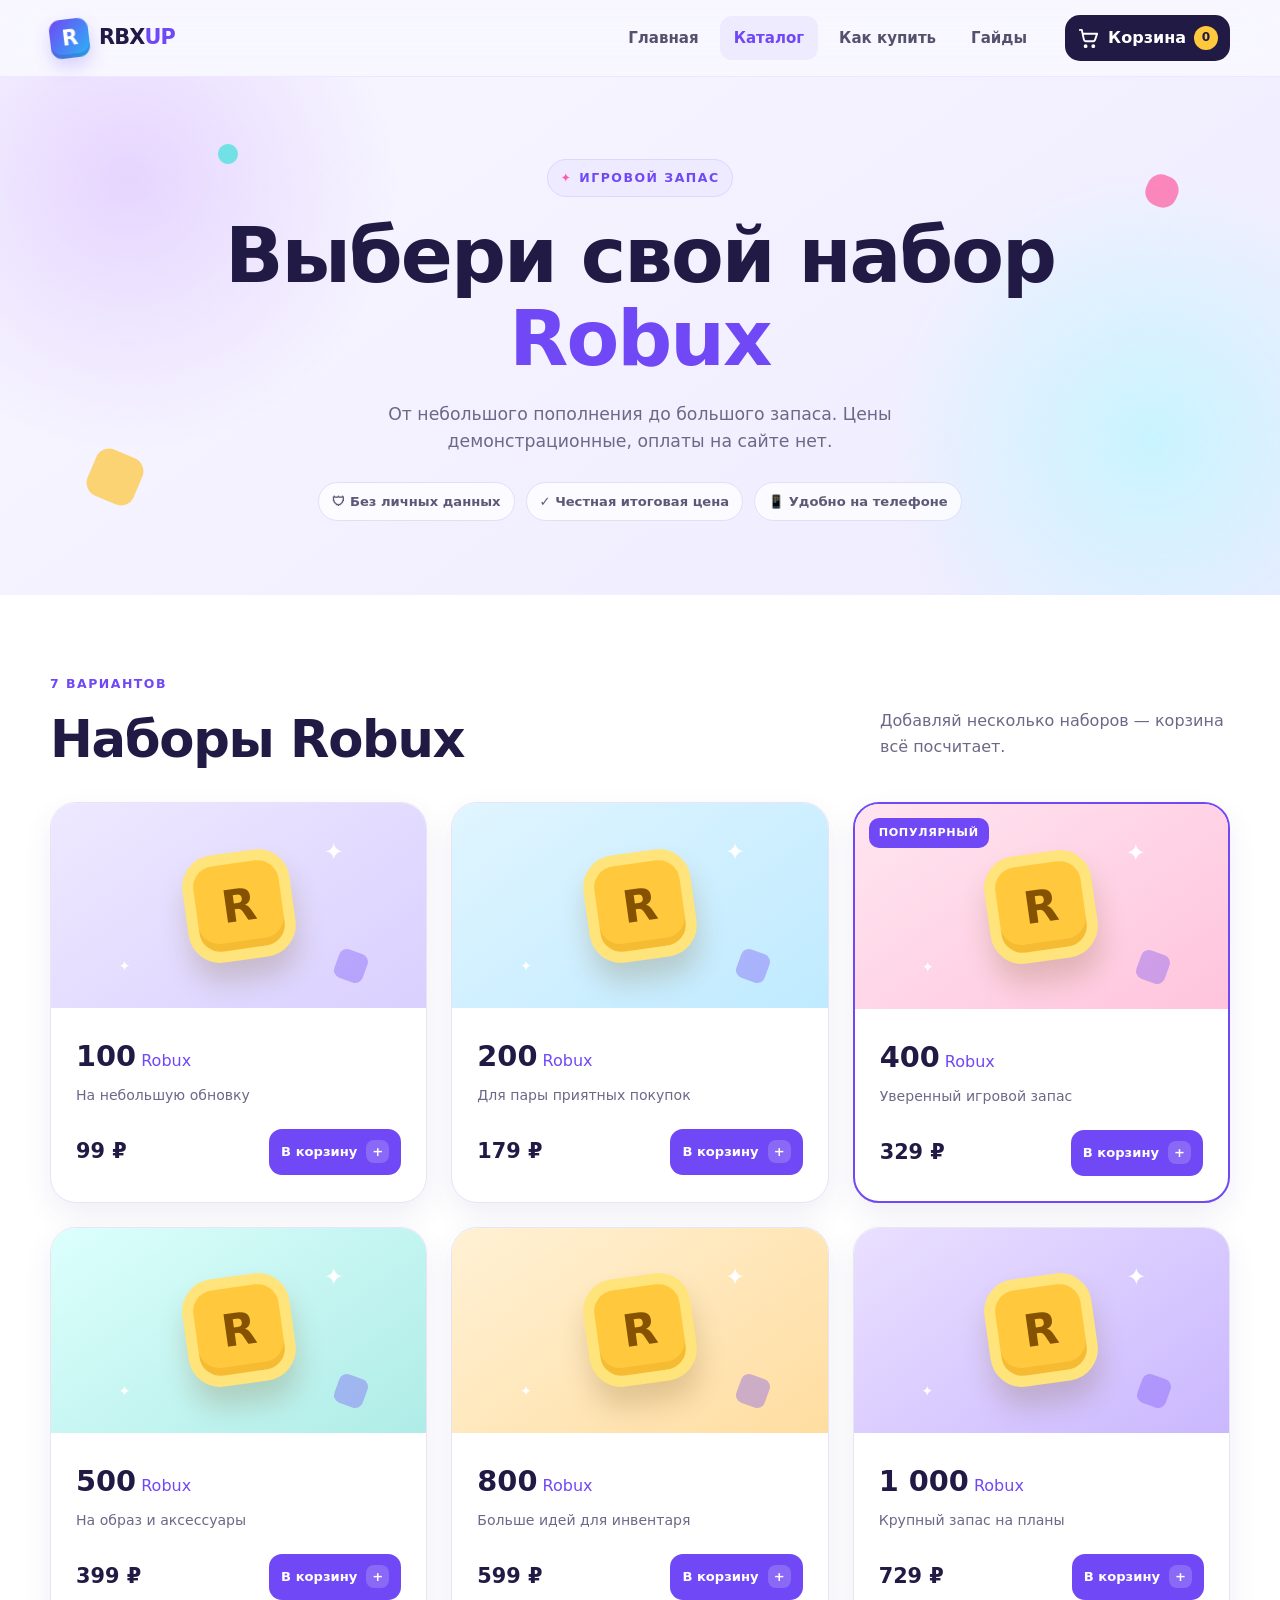
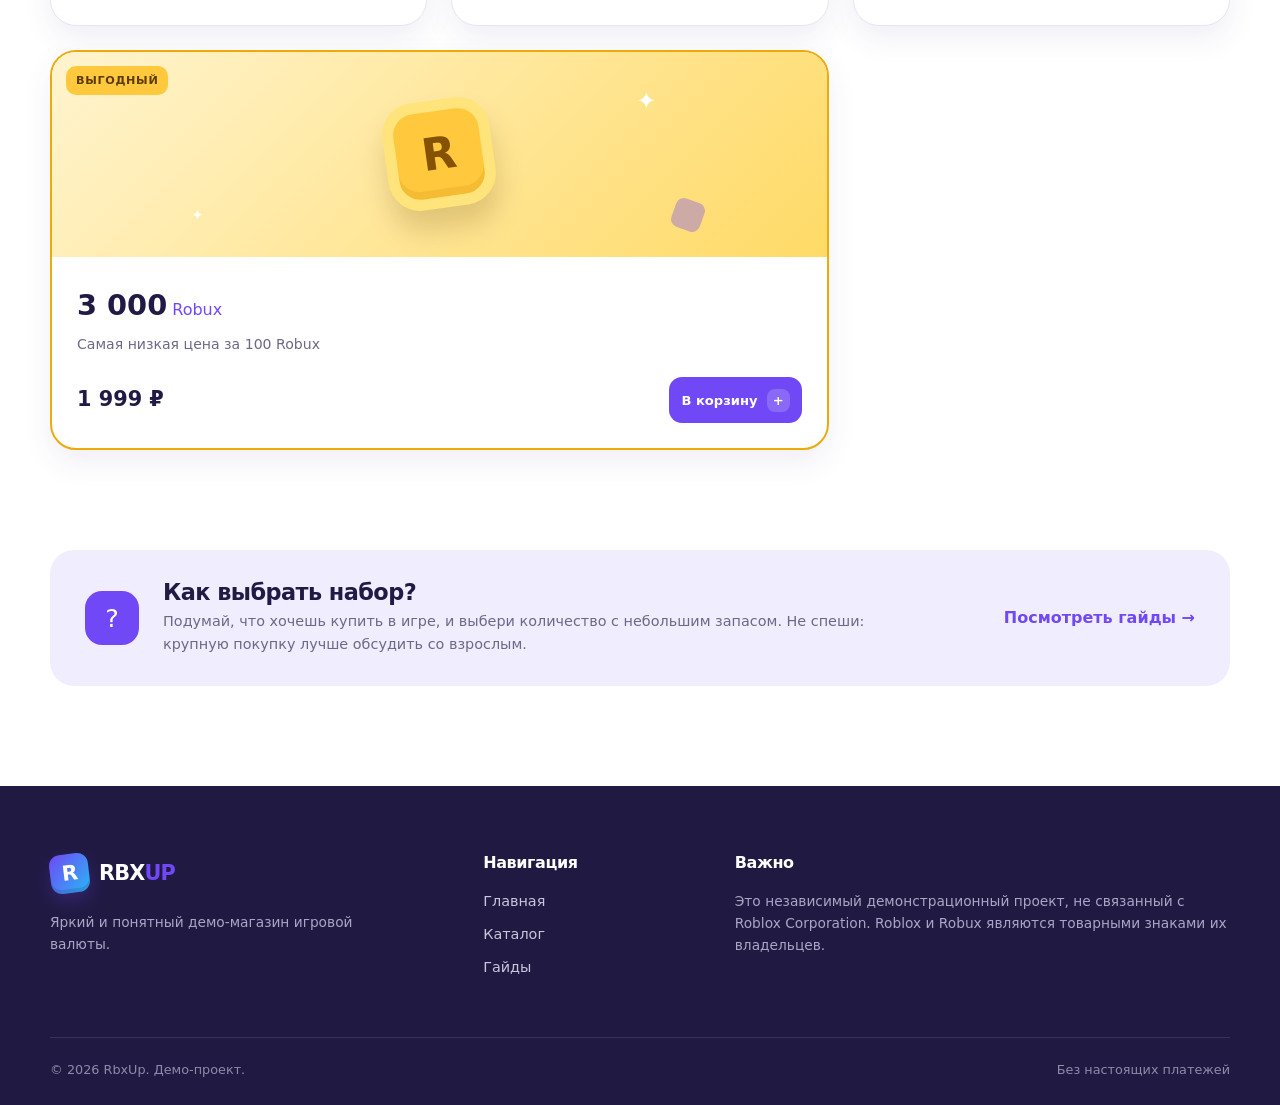
==== catalog.html @ 0e77e3e6 "Initial website" ====
<!doctype html>
<html lang="ru">
<head>
  <meta charset="utf-8">
  <meta name="viewport" content="width=device-width, initial-scale=1">
  <meta name="description" content="Каталог демонстрационных наборов Robux: от 100 до 3000 Robux с удобной корзиной.">
  <meta name="theme-color" content="#6c4cff">
  <title>Каталог Robux — RbxUp</title>
  <link rel="icon" href="assets/favicon.svg" type="image/svg+xml">
  <link rel="stylesheet" href="css/style.css">
  <script src="js/main.js" defer></script>
  <script src="js/cart.js" defer></script>
</head>
<body>
  <a class="skip-link" href="#main">Перейти к содержимому</a>
  <header class="site-header">
    <div class="container header-inner"><a class="logo" href="index.html" aria-label="RbxUp — на главную"><span class="logo-cube">R</span><span>RBX<span class="logo-accent">UP</span></span></a><button class="menu-toggle" type="button" aria-expanded="false" aria-controls="site-nav"><span class="sr-only">Открыть меню</span><span></span><span></span><span></span></button><nav class="site-nav" id="site-nav" aria-label="Основная навигация"><a href="index.html">Главная</a><a class="is-current" href="catalog.html">Каталог</a><a href="index.html#how">Как купить</a><a href="index.html#guides">Гайды</a></nav><button class="cart-button" type="button" data-cart-open aria-label="Открыть корзину, товаров: 0"><svg aria-hidden="true" viewBox="0 0 24 24"><path d="M3 3h2l2.2 10.2a2 2 0 0 0 2 1.6h7.7a2 2 0 0 0 1.9-1.4L21 7H7M10 20a1 1 0 1 1-2 0 1 1 0 0 1 2 0Zm8 0a1 1 0 1 1-2 0 1 1 0 0 1 2 0Z"/></svg><span class="cart-label">Корзина</span><span class="cart-count" data-cart-count>0</span></button></div>
  </header>
  <main id="main">
    <section class="catalog-hero"><div class="container catalog-heading"><span class="eyebrow"><span>✦</span> Игровой запас</span><h1>Выбери свой набор <span>Robux</span></h1><p>От небольшого пополнения до большого запаса. Цены демонстрационные, оплаты на сайте нет.</p><div class="catalog-trust"><span>🛡 Без личных данных</span><span>✓ Честная итоговая цена</span><span>📱 Удобно на телефоне</span></div></div><div class="catalog-cubes" aria-hidden="true"><i></i><i></i><i></i></div></section>
    <section class="section catalog-section" aria-labelledby="products-title"><div class="container"><div class="catalog-toolbar"><div><span class="kicker">7 вариантов</span><h2 id="products-title">Наборы Robux</h2></div><p>Добавляй несколько наборов — корзина всё посчитает.</p></div><div class="product-grid" data-product-grid></div></div></section>
    <section class="section catalog-help"><div class="container"><div class="help-card"><div class="help-icon">?</div><div><h2>Как выбрать набор?</h2><p>Подумай, что хочешь купить в игре, и выбери количество с небольшим запасом. Не спеши: крупную покупку лучше обсудить со взрослым.</p></div><a class="text-link" href="index.html#guides">Посмотреть гайды →</a></div></div></section>
  </main>
  <footer class="site-footer"><div class="container footer-grid"><div><a class="logo footer-logo" href="index.html"><span class="logo-cube">R</span><span>RBX<span class="logo-accent">UP</span></span></a><p>Яркий и понятный демо-магазин игровой валюты.</p></div><div><h2>Навигация</h2><a href="index.html">Главная</a><a href="catalog.html">Каталог</a><a href="index.html#guides">Гайды</a></div><div><h2>Важно</h2><p>Это независимый демонстрационный проект, не связанный с Roblox Corporation. Roblox и Robux являются товарными знаками их владельцев.</p></div></div><div class="container footer-bottom"><span>© <span data-year></span> RbxUp. Демо-проект.</span><span>Без настоящих платежей</span></div></footer>
  <div data-cart-root></div>
</body>
</html>
---- css/style.css ----
:root {
  --ink: #211a45; --muted: #6d6887; --paper: #f8f7ff; --white: #fff;
  --purple: #7048f5; --purple-dark: #5230d5; --blue: #29b6f6; --pink: #ff5fa2;
  --yellow: #ffc83d; --cyan: #42e1db; --line: #e8e4f6;
  --shadow: 0 18px 50px rgba(69, 45, 143, .13); --radius: 24px;
  --display: "Arial Rounded MT Bold", "Trebuchet MS", system-ui, sans-serif;
  --body: Inter, ui-rounded, "Segoe UI", system-ui, sans-serif;
}
* { box-sizing: border-box; }
html { scroll-behavior: smooth; }
body { margin: 0; color: var(--ink); background: var(--paper); font-family: var(--body); font-size: 16px; line-height: 1.6; overflow-x: hidden; }
body.cart-open { overflow: hidden; }
img, svg { display: block; max-width: 100%; }
button, a { -webkit-tap-highlight-color: transparent; }
button { font: inherit; }
a { color: inherit; text-decoration: none; }
h1, h2, h3, p { margin-top: 0; }
h1, h2, h3 { font-family: var(--display); line-height: 1.08; letter-spacing: -.025em; }
h1 { font-size: clamp(2.65rem, 6.2vw, 5.3rem); }
h2 { margin-bottom: 16px; font-size: clamp(2rem, 4vw, 3.35rem); }
h3 { font-size: 1.25rem; }
.container { width: min(1180px, calc(100% - 40px)); margin-inline: auto; }
.section { padding: 100px 0; }
.sr-only { position: absolute; width: 1px; height: 1px; padding: 0; margin: -1px; overflow: hidden; clip: rect(0,0,0,0); white-space: nowrap; border: 0; }
.skip-link { position: fixed; z-index: 200; left: 16px; top: -100px; padding: 12px 18px; color: #fff; background: var(--ink); border-radius: 12px; }
.skip-link:focus { top: 12px; }
:focus-visible { outline: 3px solid var(--yellow); outline-offset: 4px; }

.site-header { position: sticky; z-index: 60; top: 0; background: rgba(248,247,255,.88); border-bottom: 1px solid rgba(112,72,245,.08); backdrop-filter: blur(18px); }
.header-inner { display: flex; align-items: center; min-height: 76px; gap: 24px; }
.logo { display: inline-flex; align-items: center; gap: 10px; font-family: var(--display); font-size: 1.3rem; font-weight: 900; letter-spacing: -.04em; }
.logo-cube { display: grid; width: 39px; height: 39px; place-items: center; color: #fff; background: linear-gradient(135deg, var(--purple), var(--blue)); border-radius: 11px; box-shadow: inset 0 -4px rgba(34,25,93,.16), 0 8px 18px rgba(112,72,245,.24); transform: rotate(-7deg); }
.logo-accent { color: var(--purple); }
.site-nav { display: flex; align-items: center; gap: 7px; margin-left: auto; }
.site-nav a { padding: 10px 14px; color: #56506f; border-radius: 12px; font-weight: 700; font-size: .94rem; transition: .2s ease; }
.site-nav a:hover, .site-nav a.is-current { color: var(--purple); background: #eeebff; }
.cart-button { position: relative; display: flex; align-items: center; gap: 8px; min-height: 46px; padding: 9px 12px; color: #fff; background: var(--ink); border: 0; border-radius: 15px; font-weight: 800; cursor: pointer; transition: transform .2s, background .2s; }
.cart-button:hover { background: var(--purple); transform: translateY(-2px); }
.cart-button svg { width: 23px; fill: none; stroke: currentColor; stroke-linecap: round; stroke-linejoin: round; stroke-width: 2; }
.cart-count { display: grid; min-width: 24px; height: 24px; padding: 0 6px; place-items: center; color: var(--ink); background: var(--yellow); border-radius: 20px; font-size: .76rem; }
.cart-count.has-items { animation: count-pop .35s ease; }
.menu-toggle { display: none; margin-left: auto; width: 46px; height: 46px; padding: 10px; border: 0; background: #eeebff; border-radius: 14px; cursor: pointer; }
.menu-toggle > span:not(.sr-only) { display: block; width: 22px; height: 2px; margin: 5px auto; background: var(--ink); border-radius: 3px; }

.hero { position: relative; min-height: 720px; display: grid; align-items: center; padding: 72px 0 100px; overflow: hidden; background: radial-gradient(circle at 85% 25%, #d9f8ff 0, transparent 28%), radial-gradient(circle at 20% 90%, #f4d9ff 0, transparent 25%), linear-gradient(145deg, #f8f7ff 15%, #eeebff 100%); }
.hero-grid { position: relative; z-index: 2; display: grid; grid-template-columns: .9fr 1.1fr; align-items: center; gap: 35px; }
.hero-copy { padding: 30px 0; }
.eyebrow, .kicker { display: inline-flex; align-items: center; gap: 7px; margin-bottom: 18px; color: var(--purple); font-size: .78rem; font-weight: 900; letter-spacing: .12em; text-transform: uppercase; }
.eyebrow { padding: 8px 12px; background: #eeeaff; border: 1px solid #ded6ff; border-radius: 30px; }
.eyebrow span { color: var(--pink); }
.hero h1 { max-width: 650px; margin-bottom: 22px; }
.hero h1 span, .catalog-heading h1 span { position: relative; color: var(--purple); white-space: nowrap; }
.hero h1 span::after { content: ""; position: absolute; left: 0; right: 0; bottom: -3px; height: 8px; background: var(--yellow); border-radius: 100%; transform: rotate(-2deg); z-index: -1; }
.hero-copy > p { max-width: 570px; margin-bottom: 30px; color: var(--muted); font-size: 1.13rem; }
.hero-actions { display: flex; align-items: center; gap: 24px; }
.button { display: inline-flex; min-height: 54px; align-items: center; justify-content: center; gap: 10px; padding: 13px 22px; border: 0; border-radius: 16px; font-weight: 900; cursor: pointer; transition: transform .2s, box-shadow .2s, background .2s; }
.button:hover { transform: translateY(-3px); }
.button-primary { color: #fff; background: linear-gradient(135deg, var(--purple), #8a55f7); box-shadow: 0 12px 25px rgba(112,72,245,.28), inset 0 -3px rgba(45,27,123,.18); }
.button-primary:hover { box-shadow: 0 16px 30px rgba(112,72,245,.36); }
.text-link { color: var(--purple); font-weight: 900; }
.text-link:hover { text-decoration: underline; text-underline-offset: 4px; }
.hero-note { display: flex; align-items: center; gap: 12px; margin-top: 28px; color: #4d4868; }
.note-icon { display: grid; width: 32px; height: 32px; flex: 0 0 auto; place-items: center; color: #147d77; background: #d9faf7; border-radius: 50%; font-weight: 900; }
.hero-note strong, .hero-note small { display: block; }
.hero-note small { margin-top: 2px; color: var(--muted); font-size: .78rem; }
.hero-visual { position: relative; min-height: 510px; border: 10px solid rgba(255,255,255,.72); background: #ddd8ff; border-radius: 48% 28% 42% 30% / 34% 44% 32% 42%; box-shadow: 0 30px 70px rgba(80,50,175,.22); transform: rotate(1deg); overflow: hidden; }
.hero-visual img { position: absolute; inset: 0; width: 100%; height: 100%; object-fit: cover; object-position: center; transform: scale(1.02); }
.float-chip { position: absolute; z-index: 3; display: flex; align-items: center; gap: 8px; padding: 10px 15px; color: var(--ink); background: rgba(255,255,255,.94); border: 1px solid #fff; border-radius: 15px; box-shadow: 0 14px 30px rgba(50,35,112,.18); font-family: var(--display); font-weight: 900; animation: float 4s ease-in-out infinite; }
.chip-top { top: 24px; right: 25px; }.chip-bottom { left: 22px; bottom: 30px; animation-delay: -2s; }
.coin-mini { display: grid; width: 28px; height: 28px; place-items: center; color: #8a5900; background: var(--yellow); border: 3px solid #ffda6b; border-radius: 8px; transform: rotate(8deg); }
.hero-orb { position: absolute; border-radius: 50%; filter: blur(2px); opacity: .55; animation: drift 8s ease-in-out infinite alternate; }
.orb-one { width: 230px; height: 230px; top: 10%; left: -100px; background: #e5c9ff; }.orb-two { width: 180px; height: 180px; right: -60px; bottom: 3%; background: #bdefff; animation-delay: -3s; }
.pixel-trail i { position: absolute; display: block; width: 20px; height: 20px; background: var(--yellow); border-radius: 5px; transform: rotate(20deg); opacity: .7; }
.pixel-trail i:nth-child(1){left:4%;top:26%}.pixel-trail i:nth-child(2){left:47%;bottom:8%;width:12px;height:12px;background:var(--pink)}.pixel-trail i:nth-child(3){right:3%;top:16%;background:var(--cyan)}.pixel-trail i:nth-child(4){right:46%;top:14%;width:9px;height:9px;background:var(--purple)}

.section-heading { max-width: 710px; margin-bottom: 42px; }.section-heading.centered { margin-inline: auto; text-align: center; }.section-heading p { color: var(--muted); }
.benefits { background: #fff; }
.benefit-grid { display: grid; grid-template-columns: repeat(4, 1fr); gap: 18px; }
.benefit-card { padding: 27px 24px; background: var(--paper); border: 1px solid var(--line); border-radius: 22px; transition: transform .25s, box-shadow .25s; }
.benefit-card:hover { transform: translateY(-6px); box-shadow: var(--shadow); }.benefit-card p { margin-bottom: 0; color: var(--muted); font-size: .92rem; }
.icon-box { display: grid; width: 52px; height: 52px; margin-bottom: 22px; place-items: center; border-radius: 16px; font-size: 1.45rem; transform: rotate(-4deg); }
.icon-box.purple { background:#e9e2ff }.icon-box.cyan { background:#d9faf7 }.icon-box.yellow { background:#fff1bd }.icon-box.pink { background:#ffe0ed }
.how-section { position: relative; background: #f0edff; }
.steps { display: grid; grid-template-columns: repeat(3,1fr); gap: 24px; padding: 0; list-style: none; counter-reset: step; }
.step-card { position: relative; padding: 34px; background: #fff; border: 1px solid #e0dafb; border-radius: var(--radius); box-shadow: 0 14px 35px rgba(69,45,143,.07); overflow: hidden; }
.step-card:not(:last-child)::after { content: "→"; position: absolute; z-index: 2; top: 50%; right: -35px; width: 46px; height: 46px; display: grid; place-items: center; color: var(--purple); background: var(--yellow); border: 6px solid #f0edff; border-radius: 50%; font-weight: 900; }
.step-number { position: absolute; top: 20px; right: 24px; color: #ded8f7; font-family: var(--display); font-size: 2.7rem; font-weight: 900; }
.step-emoji { display: grid; width: 62px; height: 62px; margin-bottom: 26px; place-items: center; background: #f3f0ff; border-radius: 19px; font-size: 1.8rem; }
.step-card p { margin-bottom: 0; color: var(--muted); }
.heading-row { max-width: none; display: flex; justify-content: space-between; align-items: end; gap: 40px; }.heading-row > p { max-width: 390px; }
.guide-grid { display: grid; grid-template-columns: 1.2fr 1fr 1fr; gap: 22px; align-items: start; }
.guide-card { background: #fff; border: 1px solid var(--line); border-radius: var(--radius); box-shadow: 0 14px 35px rgba(69,45,143,.07); overflow: hidden; }
.guide-art { position: relative; height: 190px; display: grid; place-items: center; font-size: 4.5rem; overflow: hidden; }
.art-coins { height: 250px; background: linear-gradient(145deg,#603ddc,#a55ff2); }.art-coins span { display:grid;width:110px;height:110px;place-items:center;color:#8c5800;background:var(--yellow);border:12px solid #ffe078;border-radius:35px;font-family:var(--display);font-size:3rem;font-weight:900;transform:rotate(-10deg);box-shadow:0 20px 30px rgba(36,22,101,.2)}.art-coins i { position:absolute;width:40px;height:40px;background:#ffe078;border-radius:12px;transform:rotate(22deg) }.art-coins i:nth-child(2){top:25px;right:45px}.art-coins i:nth-child(3){bottom:28px;left:48px;width:25px;height:25px;background:var(--pink)}
.art-shield { background: linear-gradient(145deg,#d9f9ff,#b3eafb); }.art-items { background: linear-gradient(145deg,#ffe3ef,#ffc1d9); }
.guide-body { padding: 25px; }.tag { display:inline-block;margin-bottom:14px;padding:5px 10px;color:#765200;background:#fff1ba;border-radius:20px;font-size:.72rem;font-weight:900;text-transform:uppercase;letter-spacing:.08em}.tag-blue{color:#126680;background:#d9f7ff}.tag-pink{color:#a52b5e;background:#ffe0ee}
.guide-body p { color: var(--muted); font-size: .92rem; }.article-toggle { padding: 0; color: var(--purple); background: none; border: 0; font-weight: 900; cursor: pointer; }.article-toggle:hover { text-decoration: underline; }.article-extra { display: grid; grid-template-rows: 0fr; transition: grid-template-rows .3s ease; }.article-extra > p { overflow: hidden; margin: 12px 0 0; }.article-extra.is-open { grid-template-rows: 1fr; }
.cta-section { padding-top: 20px; }.cta-panel { position: relative; display: grid; grid-template-columns: 1fr auto; align-items: center; gap: 35px; padding: 55px 60px; color: #fff; background: linear-gradient(120deg,#5832d8,#8e54ef 55%,#d65fc1); border-radius: 30px; box-shadow: 0 25px 60px rgba(91,53,203,.24); overflow: hidden; }.cta-panel h2 { margin-bottom: 8px; }.cta-panel p { margin:0;color:#ede7ff}.kicker.light { color:#fff5b5 }.button-light { color:var(--purple);background:#fff;box-shadow:0 12px 25px rgba(35,17,91,.22)}.cta-coins span{position:absolute;display:grid;width:55px;height:55px;place-items:center;color:#8c5800;background:var(--yellow);border:7px solid #ffe27e;border-radius:16px;font-family:var(--display);font-weight:900;opacity:.25}.cta-coins span:nth-child(1){top:-18px;left:42%}.cta-coins span:nth-child(2){right:30%;bottom:-20px;transform:rotate(20deg)}.cta-coins span:nth-child(3){right:12px;top:5px;width:35px;height:35px;border-width:4px;transform:rotate(-14deg)}
.site-footer { padding: 68px 0 25px; color:#dcd7f0; background:#201a43; }.footer-grid { display:grid;grid-template-columns:1.1fr .55fr 1.5fr;gap:70px }.footer-logo { color:#fff;margin-bottom:18px}.footer-grid h2{margin-bottom:18px;color:#fff;font-size:1rem}.footer-grid p{max-width:530px;color:#aaa5c5;font-size:.86rem}.footer-grid a:not(.logo){display:block;width:max-content;margin-bottom:10px;color:#c9c5db;font-size:.9rem}.footer-grid a:hover{color:#fff}.footer-bottom{display:flex;justify-content:space-between;gap:20px;margin-top:48px;padding-top:22px;border-top:1px solid rgba(255,255,255,.1);color:#8f89a9;font-size:.8rem}

.catalog-hero { position:relative;padding:82px 0 74px;text-align:center;background:radial-gradient(circle at 10% 20%,#e6d5ff 0,transparent 22%),radial-gradient(circle at 90% 70%,#c9f4ff 0,transparent 22%),linear-gradient(145deg,#f8f7ff,#eeebff);overflow:hidden}.catalog-heading{position:relative;z-index:2}.catalog-heading h1{max-width:880px;margin:0 auto 20px;font-size:clamp(2.7rem,6vw,5rem)}.catalog-heading>p{max-width:660px;margin:0 auto 26px;color:var(--muted);font-size:1.08rem}.catalog-trust{display:flex;justify-content:center;flex-wrap:wrap;gap:11px}.catalog-trust span{padding:8px 13px;background:rgba(255,255,255,.75);border:1px solid #e3def7;border-radius:30px;color:#5e5876;font-size:.82rem;font-weight:800}.catalog-cubes i{position:absolute;display:block;width:50px;height:50px;background:var(--yellow);border-radius:14px;transform:rotate(23deg);opacity:.72}.catalog-cubes i:nth-child(1){left:7%;bottom:18%;}.catalog-cubes i:nth-child(2){right:8%;top:19%;width:32px;height:32px;background:var(--pink)}.catalog-cubes i:nth-child(3){left:17%;top:13%;width:20px;height:20px;background:var(--cyan)}
.catalog-section { padding-top:75px;background:#fff}.catalog-toolbar{display:flex;justify-content:space-between;align-items:end;gap:30px;margin-bottom:35px}.catalog-toolbar h2{margin-bottom:0}.catalog-toolbar p{max-width:350px;margin-bottom:8px;color:var(--muted)}
.product-grid{display:grid;grid-template-columns:repeat(3,1fr);gap:24px}.product-card{position:relative;min-width:0;background:#fff;border:1px solid var(--line);border-radius:26px;box-shadow:0 12px 30px rgba(60,38,124,.08);overflow:hidden;transition:transform .25s,box-shadow .25s,border-color .25s}.product-card:hover{transform:translateY(-8px);box-shadow:0 24px 45px rgba(60,38,124,.16);border-color:#d4caf9}.product-card.is-popular{border:2px solid var(--purple)}.product-card.is-best{border:2px solid #edab0b;grid-column:span 2}.product-badge{position:absolute;z-index:3;top:14px;left:14px;padding:6px 10px;color:#fff;background:var(--purple);border-radius:10px;font-size:.7rem;font-weight:900;text-transform:uppercase;letter-spacing:.06em}.is-best .product-badge{color:#5c3b00;background:var(--yellow)}.product-art{position:relative;height:205px;display:grid;place-items:center;background:linear-gradient(145deg,#eee9ff,#d9d0ff);overflow:hidden}.tone-blue .product-art{background:linear-gradient(145deg,#e0f5ff,#bfeaff)}.tone-pink .product-art{background:linear-gradient(145deg,#ffe5f0,#ffc4dc)}.tone-cyan .product-art{background:linear-gradient(145deg,#dcfffc,#afece7)}.tone-orange .product-art{background:linear-gradient(145deg,#fff1d5,#ffdda0)}.tone-purple .product-art{background:linear-gradient(145deg,#eae0ff,#cab7ff)}.tone-gold .product-art{background:linear-gradient(135deg,#fff4cf,#ffda66)}.product-coin{position:relative;z-index:2;display:grid;width:108px;height:108px;place-items:center;color:#845200;background:#ffc83d;border:11px solid #ffe47c;border-radius:32px;font-family:var(--display);font-size:2.8rem;font-weight:900;box-shadow:inset 0 -8px rgba(194,126,0,.17),0 20px 28px rgba(102,65,0,.2);transform:rotate(-8deg);transition:transform .3s}.product-card:hover .product-coin{transform:rotate(3deg) scale(1.06)}.spark{position:absolute;color:#fff;font-style:normal;font-size:1.5rem}.spark.s1{top:30px;right:22%;}.spark.s2{left:18%;bottom:30px;font-size:.9rem}.cube-small{position:absolute;right:16%;bottom:27px;width:30px;height:30px;background:rgba(112,72,245,.35);border-radius:8px;transform:rotate(20deg)}.product-info{padding:25px}.product-amount{margin-bottom:5px;color:var(--purple);font-size:1rem}.product-amount strong{color:var(--ink);font-family:var(--display);font-size:1.8rem}.product-desc{margin-bottom:22px;color:var(--muted);font-size:.88rem}.product-buy{display:flex;align-items:center;justify-content:space-between;gap:14px}.product-price{font-family:var(--display);font-size:1.3rem;font-weight:900;white-space:nowrap}.add-button{display:flex;min-height:46px;align-items:center;gap:9px;padding:9px 12px;color:#fff;background:var(--purple);border:0;border-radius:13px;font-weight:900;font-size:.82rem;cursor:pointer;transition:background .2s,transform .2s}.add-button b{display:grid;width:23px;height:23px;place-items:center;background:rgba(255,255,255,.18);border-radius:8px}.add-button:hover{background:var(--purple-dark);transform:scale(1.03)}.add-button.is-added{background:#16a29a;animation:add-pop .45s ease}.catalog-help{padding-top:0;background:#fff}.help-card{display:grid;grid-template-columns:auto 1fr auto;align-items:center;gap:24px;padding:30px 35px;background:#f0edff;border-radius:24px}.help-icon{display:grid;width:54px;height:54px;place-items:center;color:#fff;background:var(--purple);border-radius:17px;font-family:var(--display);font-size:1.6rem}.help-card h2{margin-bottom:6px;font-size:1.4rem}.help-card p{max-width:720px;margin:0;color:var(--muted);font-size:.9rem}

.cart-overlay{position:fixed;z-index:80;inset:0;background:rgba(25,18,54,.46);opacity:0;visibility:hidden;transition:.3s;backdrop-filter:blur(3px)}.cart-panel{position:fixed;z-index:81;top:0;right:0;width:min(470px,100%);height:100dvh;display:flex;flex-direction:column;background:#fff;box-shadow:-20px 0 60px rgba(27,18,71,.22);transform:translateX(105%);visibility:hidden;transition:transform .35s cubic-bezier(.2,.8,.2,1),visibility .35s}.cart-open .cart-overlay{opacity:1;visibility:visible}.cart-open .cart-panel{transform:translateX(0);visibility:visible}.cart-head{display:flex;justify-content:space-between;align-items:center;padding:26px 25px 18px;border-bottom:1px solid var(--line)}.cart-head .kicker{margin-bottom:3px}.cart-head h2{margin:0;font-size:2rem}.icon-button{display:grid;width:44px;height:44px;place-items:center;color:var(--ink);background:#f1eff9;border:0;border-radius:14px;font-size:1.8rem;line-height:1;cursor:pointer}.cart-content{flex:1;padding:20px 24px;overflow-y:auto}.empty-cart{display:flex;min-height:100%;flex-direction:column;align-items:center;justify-content:center;text-align:center;padding:30px}.empty-cart>div{display:grid;width:90px;height:90px;margin-bottom:22px;place-items:center;background:#f0edff;border-radius:50%;font-size:2.6rem}.empty-cart h3{font-size:1.35rem}.empty-cart p{max-width:270px;color:var(--muted)}.cart-item{display:flex;gap:14px;padding:16px 0;border-bottom:1px solid var(--line)}.cart-item-coin{display:grid;width:58px;height:58px;flex:0 0 auto;place-items:center;color:#815000;background:var(--yellow);border:6px solid #ffe17a;border-radius:17px;font-family:var(--display);font-size:1.3rem;font-weight:900;transform:rotate(-5deg)}.cart-item-main{min-width:0;flex:1}.cart-item-top,.cart-item-bottom{display:flex;align-items:center;justify-content:space-between;gap:10px}.cart-item-top strong,.cart-item-top small{display:block}.cart-item-top small{color:var(--muted);font-size:.72rem}.cart-item-top button{padding:5px;color:#8c869f;background:none;border:0;font-size:1.35rem;cursor:pointer}.cart-item-bottom{margin-top:12px}.quantity{display:flex;align-items:center;background:#f2f0f8;border-radius:12px;overflow:hidden}.quantity button{width:35px;height:33px;color:var(--ink);background:transparent;border:0;font-size:1.1rem;font-weight:900;cursor:pointer}.quantity button:hover{background:#e4def8}.quantity span{min-width:27px;text-align:center;font-weight:900}.cart-footer{padding:18px 24px 22px;border-top:1px solid var(--line);box-shadow:0 -10px 30px rgba(31,22,70,.05)}.clear-cart{margin-bottom:12px;padding:0;color:#878099;background:none;border:0;font-size:.78rem;text-decoration:underline;cursor:pointer}.cart-total{display:flex;justify-content:space-between;align-items:end;margin-bottom:17px}.cart-total span{font-weight:900}.cart-total small{display:block;color:var(--muted);font-weight:500;font-size:.74rem}.cart-total strong{font-family:var(--display);font-size:1.7rem}.checkout{width:100%}.cart-footer>p{margin:9px 0 0;text-align:center;color:var(--muted);font-size:.7rem}.demo-modal{position:fixed;z-index:100;inset:0;display:grid;padding:20px;place-items:center;background:rgba(26,18,61,.65);backdrop-filter:blur(6px)}.demo-modal[hidden]{display:none}.demo-card{width:min(430px,100%);padding:38px 32px;text-align:center;background:#fff;border-radius:28px;box-shadow:0 30px 80px rgba(28,18,71,.3)}.demo-icon{display:grid;width:75px;height:75px;margin:0 auto 22px;place-items:center;background:#eeeaff;border-radius:24px;font-size:2rem}.demo-card h2{font-size:2rem}.demo-card p{color:var(--muted)}.demo-safe{padding:12px;background:#e8faf8;border-radius:12px;font-size:.78rem}.toast{position:fixed;z-index:120;left:50%;bottom:25px;max-width:calc(100% - 30px);padding:12px 18px;color:#fff;background:#201a43;border-radius:14px;box-shadow:0 12px 30px rgba(24,16,59,.25);font-weight:800;font-size:.84rem;opacity:0;transform:translate(-50%,20px);pointer-events:none;transition:.25s}.toast.is-visible{opacity:1;transform:translate(-50%,0)}
.reveal{opacity:0;transform:translateY(24px);transition:opacity .65s ease,transform .65s ease}.reveal.is-visible{opacity:1;transform:none}.benefit-card:nth-child(2),.step-card:nth-child(2),.guide-card:nth-child(2){transition-delay:.08s}.benefit-card:nth-child(3),.step-card:nth-child(3),.guide-card:nth-child(3){transition-delay:.16s}.benefit-card:nth-child(4){transition-delay:.24s}
@keyframes float{50%{transform:translateY(-9px) rotate(1deg)}}@keyframes drift{to{transform:translate(25px,18px) scale(1.08)}}@keyframes count-pop{50%{transform:scale(1.3)}}@keyframes add-pop{50%{transform:scale(.94)}}

@media (max-width: 980px){
  .hero{min-height:auto;padding-top:45px}.hero-grid{grid-template-columns:1fr}.hero-copy{text-align:center}.hero-copy>p{margin-inline:auto}.hero-actions,.hero-note{justify-content:center}.hero-visual{min-height:500px}.benefit-grid{grid-template-columns:repeat(2,1fr)}.guide-grid{grid-template-columns:repeat(2,1fr)}.guide-featured{grid-row:span 2}.product-grid{grid-template-columns:repeat(2,1fr)}.product-card.is-best{grid-column:auto}.footer-grid{grid-template-columns:1fr 1fr}.footer-grid>div:last-child{grid-column:span 2}.cta-panel{padding:45px}.site-nav a{padding-inline:9px}.cart-label{display:none}
}
@media (max-width: 760px){
  .container{width:min(100% - 28px,1180px)}.section{padding:72px 0}.header-inner{min-height:68px;gap:10px}.menu-toggle{display:block}.site-nav{position:absolute;top:calc(100% + 8px);left:14px;right:14px;display:none;padding:10px;background:#fff;border:1px solid var(--line);border-radius:18px;box-shadow:var(--shadow)}.site-nav.is-open{display:block}.site-nav a{display:block;padding:13px 14px}.cart-button{min-width:46px;padding:9px}.hero{padding:32px 0 72px}.hero-copy{padding-top:10px}.hero h1{font-size:clamp(2.55rem,13vw,4rem)}.hero-actions{flex-direction:column;gap:14px}.hero-actions .button{width:100%}.hero-note{align-items:flex-start;text-align:left}.hero-visual{min-height:390px;border-width:7px;border-radius:28px}.float-chip{padding:8px 11px;font-size:.76rem}.chip-top{top:13px;right:12px}.chip-bottom{left:12px;bottom:15px}.heading-row{display:block}.benefit-grid,.steps,.guide-grid,.product-grid{grid-template-columns:1fr}.step-card:not(:last-child)::after{display:none}.guide-featured{grid-row:auto}.guide-art,.art-coins{height:210px}.cta-panel{grid-template-columns:1fr;padding:40px 26px;text-align:center}.cta-panel .button{width:100%}.footer-grid{grid-template-columns:1fr;gap:32px}.footer-grid>div:last-child{grid-column:auto}.footer-bottom{flex-direction:column}.catalog-hero{padding:58px 0}.catalog-toolbar{display:block}.catalog-toolbar p{margin-top:10px}.help-card{grid-template-columns:auto 1fr;padding:25px}.help-card .text-link{grid-column:1/-1}.cart-panel{width:100%}
}
@media (max-width: 420px){
  body{font-size:15px}.logo{font-size:1.1rem}.logo-cube{width:35px;height:35px}.hero-visual{min-height:315px}.hero-visual img{object-position:58% center}.benefit-grid{gap:14px}.benefit-card,.step-card{padding:24px}.product-art{height:180px}.product-info{padding:20px}.product-buy{align-items:flex-end}.add-button span{font-size:0}.add-button span::after{content:'Добавить';font-size:.78rem}.cart-content{padding-inline:16px}.cart-footer{padding-inline:16px}
}
@media (prefers-reduced-motion: reduce){
  html{scroll-behavior:auto}*,*::before,*::after{animation-duration:.01ms!important;animation-iteration-count:1!important;transition-duration:.01ms!important}.reveal{opacity:1;transform:none}
}
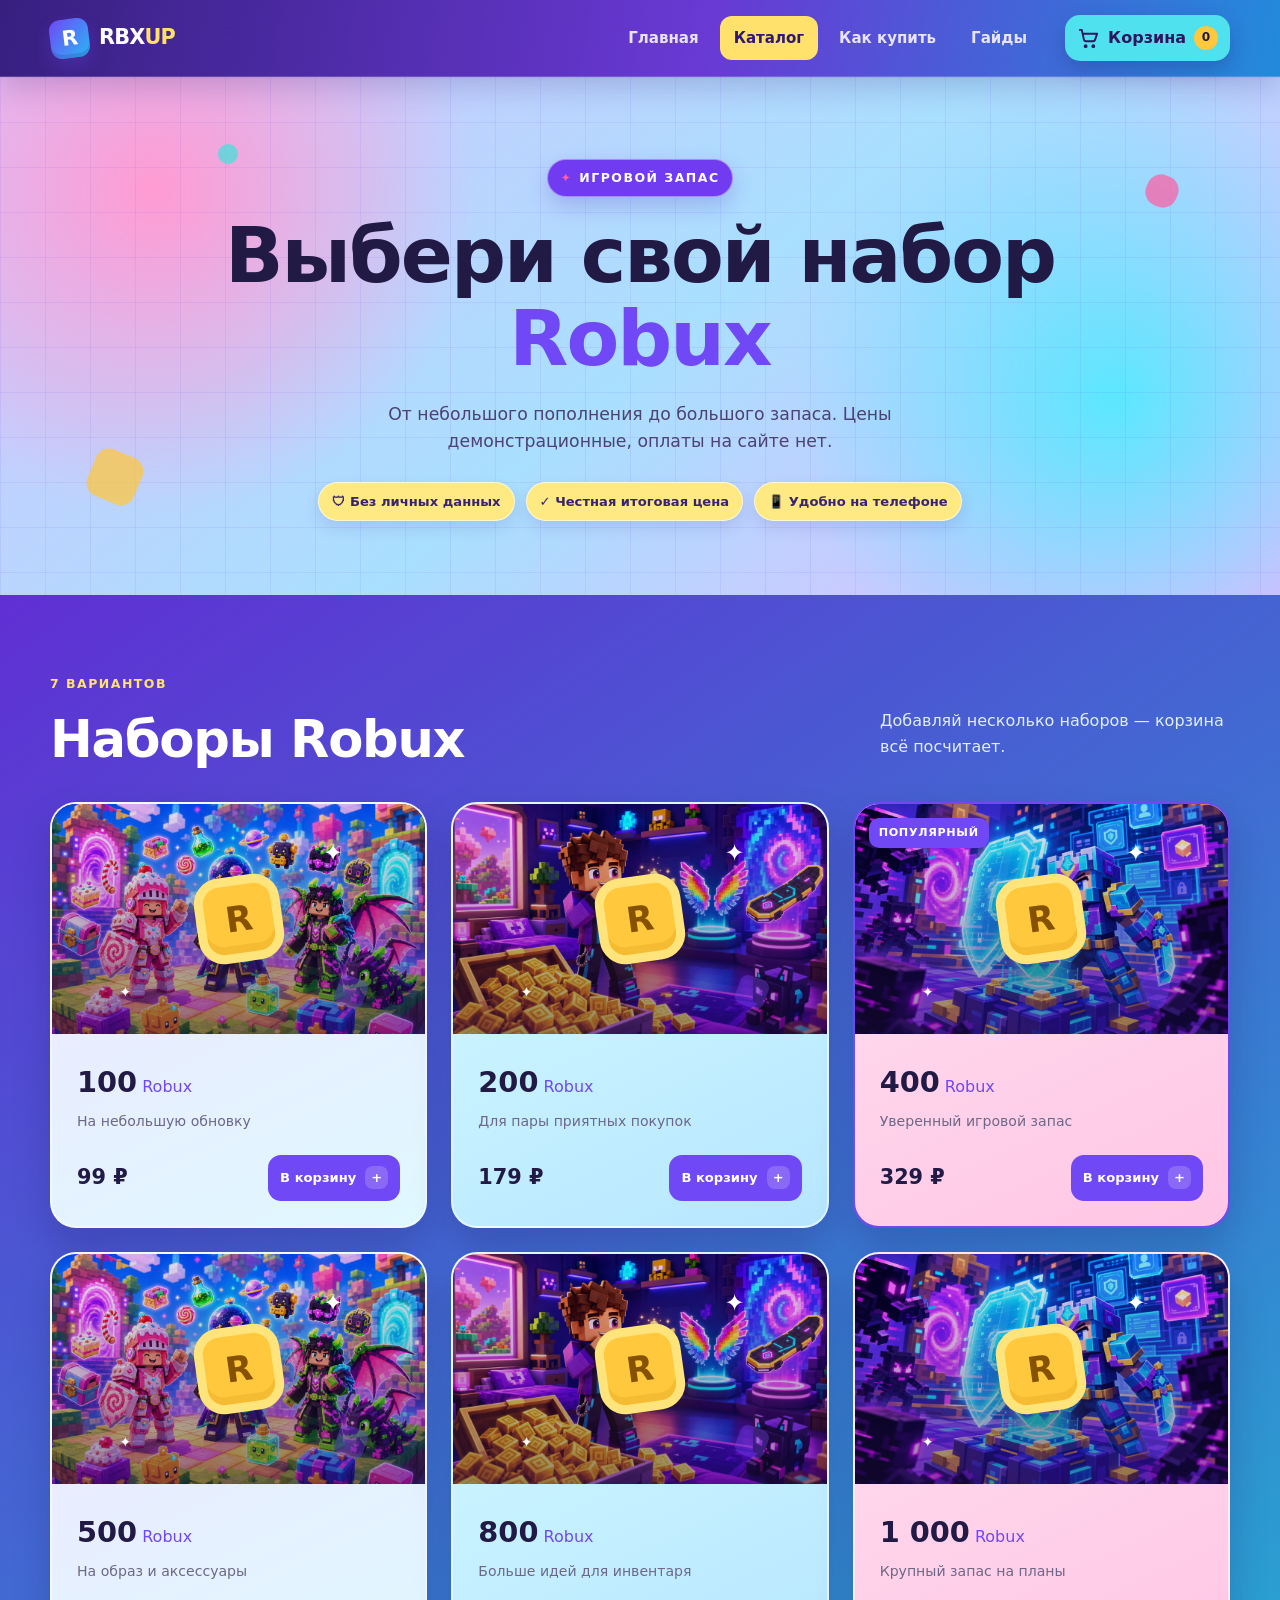
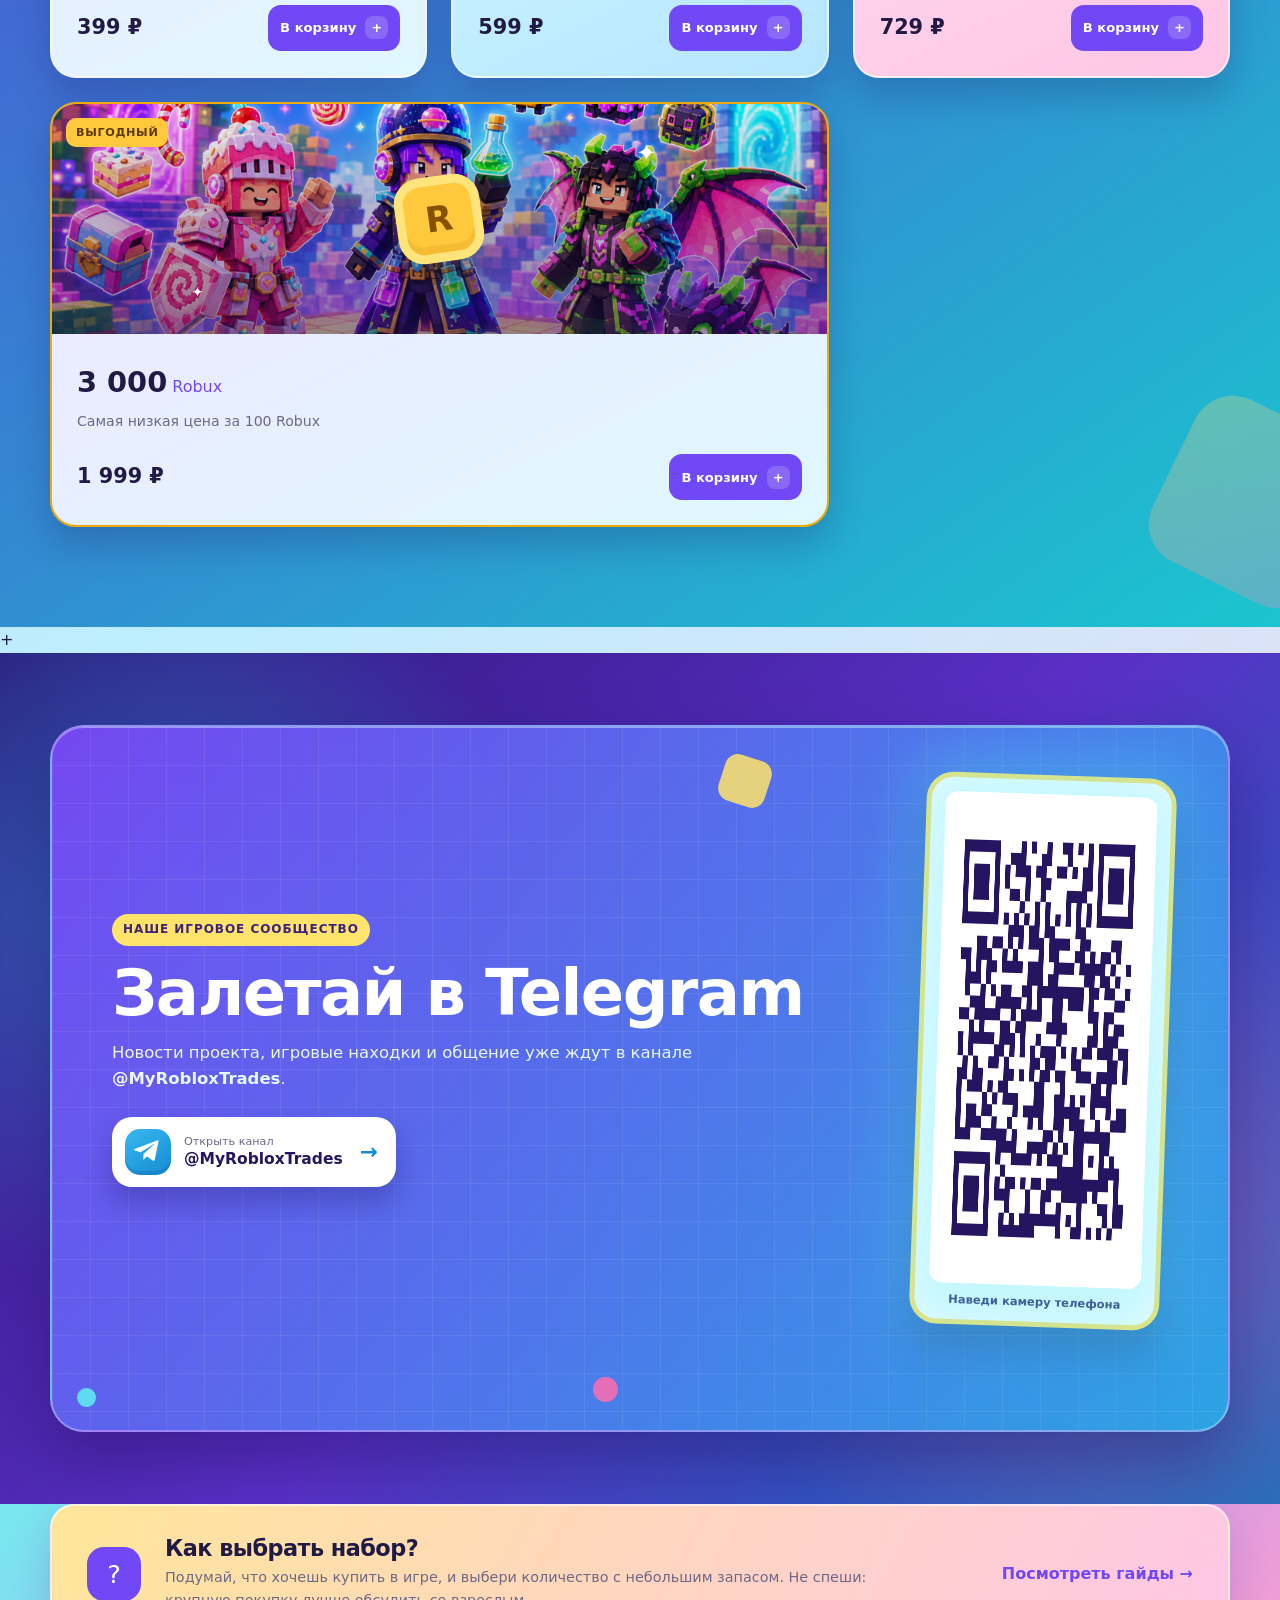
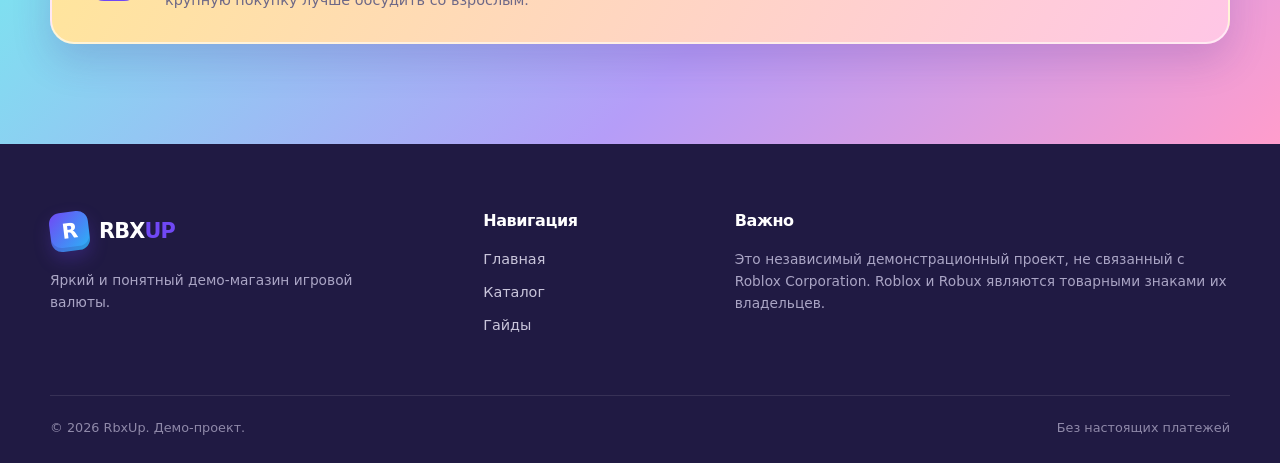
==== commit 92462274: "Add TG links" ====
--- a/catalog.html
+++ b/catalog.html
@@ -19,6 +19,29 @@
   <main id="main">
     <section class="catalog-hero"><div class="container catalog-heading"><span class="eyebrow"><span>✦</span> Игровой запас</span><h1>Выбери свой набор <span>Robux</span></h1><p>От небольшого пополнения до большого запаса. Цены демонстрационные, оплаты на сайте нет.</p><div class="catalog-trust"><span>🛡 Без личных данных</span><span>✓ Честная итоговая цена</span><span>📱 Удобно на телефоне</span></div></div><div class="catalog-cubes" aria-hidden="true"><i></i><i></i><i></i></div></section>
     <section class="section catalog-section" aria-labelledby="products-title"><div class="container"><div class="catalog-toolbar"><div><span class="kicker">7 вариантов</span><h2 id="products-title">Наборы Robux</h2></div><p>Добавляй несколько наборов — корзина всё посчитает.</p></div><div class="product-grid" data-product-grid></div></div></section>
++    <section class="section telegram-section" aria-labelledby="telegram-title">
+      <div class="container">
+        <div class="telegram-panel reveal">
+          <div class="telegram-copy">
+            <span class="telegram-kicker">Наше игровое сообщество</span>
+            <h2 id="telegram-title">Залетай в Telegram</h2>
+            <p>Новости проекта, игровые находки и общение уже ждут в канале <strong>@MyRobloxTrades</strong>.</p>
+            <a class="telegram-button" href="https://t.me/MyRobloxTrades" target="_blank" rel="noopener noreferrer" aria-label="Открыть Telegram-канал MyRobloxTrades в новой вкладке">
+              <span class="telegram-icon" aria-hidden="true"><svg viewBox="0 0 48 48"><path d="M40.7 8.3 34.8 36c-.4 2-1.6 2.5-3.3 1.6l-9-6.6-4.3 4.2c-.5.5-.9.9-1.9.9l.7-9.2L33.7 12c.7-.6-.2-1-.9-.4L12.2 24.5l-8.9-2.8c-1.9-.6-2-1.9.4-2.8L38.4 5.5c1.6-.6 3 .4 2.3 2.8Z"/></svg></span>
+              <span><small>Открыть канал</small><strong>@MyRobloxTrades</strong></span>
+              <b aria-hidden="true">→</b>
+            </a>
+          </div>
+          <a class="telegram-qr" href="https://t.me/MyRobloxTrades" target="_blank" rel="noopener noreferrer" aria-label="Открыть Telegram-канал MyRobloxTrades по QR-коду">
+            <span class="qr-glow" aria-hidden="true"></span>
+            <img src="assets/telegram-qr.png" alt="QR-код Telegram-канала MyRobloxTrades" width="492" height="492">
+            <span>Наведи камеру телефона</span>
+          </a>
+          <div class="telegram-cubes" aria-hidden="true"><i></i><i></i><i></i></div>
+        </div>
+      </div>
+    </section>
+
     <section class="section catalog-help"><div class="container"><div class="help-card"><div class="help-icon">?</div><div><h2>Как выбрать набор?</h2><p>Подумай, что хочешь купить в игре, и выбери количество с небольшим запасом. Не спеши: крупную покупку лучше обсудить со взрослым.</p></div><a class="text-link" href="index.html#guides">Посмотреть гайды →</a></div></div></section>
   </main>
   <footer class="site-footer"><div class="container footer-grid"><div><a class="logo footer-logo" href="index.html"><span class="logo-cube">R</span><span>RBX<span class="logo-accent">UP</span></span></a><p>Яркий и понятный демо-магазин игровой валюты.</p></div><div><h2>Навигация</h2><a href="index.html">Главная</a><a href="catalog.html">Каталог</a><a href="index.html#guides">Гайды</a></div><div><h2>Важно</h2><p>Это независимый демонстрационный проект, не связанный с Roblox Corporation. Roblox и Robux являются товарными знаками их владельцев.</p></div></div><div class="container footer-bottom"><span>© <span data-year></span> RbxUp. Демо-проект.</span><span>Без настоящих платежей</span></div></footer>
--- a/css/style.css
+++ b/css/style.css
@@ -106,11 +106,232 @@
 .reveal{opacity:0;transform:translateY(24px);transition:opacity .65s ease,transform .65s ease}.reveal.is-visible{opacity:1;transform:none}.benefit-card:nth-child(2),.step-card:nth-child(2),.guide-card:nth-child(2){transition-delay:.08s}.benefit-card:nth-child(3),.step-card:nth-child(3),.guide-card:nth-child(3){transition-delay:.16s}.benefit-card:nth-child(4){transition-delay:.24s}
 @keyframes float{50%{transform:translateY(-9px) rotate(1deg)}}@keyframes drift{to{transform:translate(25px,18px) scale(1.08)}}@keyframes count-pop{50%{transform:scale(1.3)}}@keyframes add-pop{50%{transform:scale(.94)}}
 
+/* Vivid game-world theme */
+body {
+  background:
+    radial-gradient(circle at 8% 18%, rgba(255, 89, 190, .26), transparent 24rem),
+    radial-gradient(circle at 90% 36%, rgba(40, 212, 255, .28), transparent 27rem),
+    linear-gradient(135deg, #d8d0ff 0%, #bdeeff 48%, #ffd4ef 100%);
+}
+.site-header {
+  color: #fff;
+  background: linear-gradient(100deg, rgba(48, 24, 122, .96), rgba(99, 49, 210, .95) 55%, rgba(24, 132, 216, .94));
+  border-color: rgba(255,255,255,.16);
+  box-shadow: 0 10px 30px rgba(43, 22, 105, .2);
+}
+.site-header .logo-accent { color: #ffe06a; }
+.site-header .site-nav a { color: #e8e3ff; }
+.site-header .site-nav a:hover,
+.site-header .site-nav a.is-current { color: #301878; background: #ffe16b; }
+.site-header .cart-button { color: #2c165f; background: #50e1ee; box-shadow: 0 8px 20px rgba(12, 21, 83, .22); }
+.site-header .cart-button:hover { color: #fff; background: #ff5fa2; }
+.site-header .menu-toggle { background: #ffe16b; }
+.hero {
+  background:
+    linear-gradient(90deg, rgba(118, 71, 242, .08) 1px, transparent 1px) 0 0/44px 44px,
+    linear-gradient(rgba(118, 71, 242, .08) 1px, transparent 1px) 0 0/44px 44px,
+    radial-gradient(circle at 78% 20%, #6ee9ff 0, transparent 31%),
+    radial-gradient(circle at 9% 78%, #ff91cb 0, transparent 28%),
+    linear-gradient(135deg, #d9caff 0%, #b9e8ff 48%, #f9c7ff 100%);
+}
+.hero .eyebrow, .catalog-hero .eyebrow { color: #fff; background: #713cf1; border-color: rgba(255,255,255,.4); box-shadow: 0 9px 22px rgba(75,35,175,.22); }
+.hero-copy > p, .hero-note small { color: #554675; }
+.benefits {
+  position: relative;
+  background:
+    radial-gradient(circle at 8% 15%, rgba(255,255,255,.35), transparent 20rem),
+    linear-gradient(125deg, #76e9f1 0%, #a7b8ff 46%, #ef9bdf 100%);
+  overflow: hidden;
+}
+.benefits::after, .guides::after, .catalog-section::after {
+  content: ""; position: absolute; right: -65px; bottom: 35px; width: 180px; height: 180px;
+  background: linear-gradient(135deg, #ffe36f, #ff7eb8); border-radius: 42px; opacity: .28; transform: rotate(26deg); pointer-events: none;
+}
+.benefit-grid { position: relative; z-index: 1; }
+.benefit-card { border: 2px solid rgba(255,255,255,.58); box-shadow: 0 18px 38px rgba(50, 38, 124, .14); }
+.benefit-card:nth-child(1) { background: linear-gradient(145deg, #f0d7ff, #d4c2ff); }
+.benefit-card:nth-child(2) { background: linear-gradient(145deg, #c7fbff, #9de8ef); }
+.benefit-card:nth-child(3) { background: linear-gradient(145deg, #fff2a9, #ffd083); }
+.benefit-card:nth-child(4) { background: linear-gradient(145deg, #ffd3ed, #ffafd8); }
+.benefit-card p { color: #51476c; }
+.icon-box { width: 76px; height: 76px; padding: 0; border: 4px solid rgba(255,255,255,.75); overflow: hidden; box-shadow: 0 9px 20px rgba(55,31,120,.2); }
+.icon-box img { width: 100%; height: 100%; object-fit: cover; transform: scale(1.35); }
+.how-section {
+  color: #fff;
+  background:
+    radial-gradient(circle at 18% 35%, rgba(0,220,255,.36), transparent 23rem),
+    radial-gradient(circle at 86% 67%, rgba(255,86,181,.38), transparent 25rem),
+    linear-gradient(135deg, #4220a7, #7343e5 55%, #1d8bd1);
+}
+.how-section .kicker { color: #ffe474; }
+.step-card { color: var(--ink); border: 3px solid rgba(255,255,255,.5); box-shadow: 0 20px 38px rgba(29, 15, 81, .25); }
+.step-card:nth-child(1) { background: linear-gradient(145deg, #ffdbef, #f6b4dd); }
+.step-card:nth-child(2) { background: linear-gradient(145deg, #c9f9ff, #93e3f2); }
+.step-card:nth-child(3) { background: linear-gradient(145deg, #fff3b3, #ffd270); }
+.step-card p { color: #504668; }
+.step-number { color: rgba(82,48,213,.23); }
+.step-emoji { width: 104px; height: 82px; padding: 0; border: 4px solid rgba(255,255,255,.75); overflow: hidden; box-shadow: 0 9px 22px rgba(55,31,120,.18); }
+.step-emoji img { width: 100%; height: 100%; object-fit: cover; }
+.step-card:not(:last-child)::after { border-color: #6338ce; }
+.guides {
+  position: relative;
+  color: #fff;
+  background:
+    linear-gradient(90deg, rgba(255,255,255,.055) 1px, transparent 1px) 0 0/50px 50px,
+    linear-gradient(rgba(255,255,255,.055) 1px, transparent 1px) 0 0/50px 50px,
+    radial-gradient(circle at 20% 20%, #7a46e8, transparent 30rem),
+    linear-gradient(145deg, #211155, #382083 55%, #0b629f);
+  overflow: hidden;
+}
+.guides .section-heading p { color: #d8d3f2; }
+.guides .kicker { color: #5ff3ff; }
+.guide-card { color: var(--ink); background: linear-gradient(160deg, #f6e9ff, #d9f5ff); border: 2px solid rgba(255,255,255,.35); box-shadow: 0 22px 44px rgba(16,9,57,.28); }
+.guide-card:nth-child(2) { background: linear-gradient(160deg, #d5f8ff, #b7e3ff); }
+.guide-card:nth-child(3) { background: linear-gradient(160deg, #ffe1f1, #ffc4e2); }
+.guide-art, .art-coins { height: 230px; background: #5532bd; }
+.guide-featured .guide-art { height: 290px; }
+.guide-art img { width: 100%; height: 100%; object-fit: cover; transition: transform .45s ease; }
+.guide-card:hover .guide-art img { transform: scale(1.06); }
+.guide-body p { color: #5d5274; }
+.cta-section { background: linear-gradient(135deg, #d7ccff, #aeeeff 55%, #ffd1ed); }
+.button-light { color: #4c27bc; background: #ffe36a; }
+.telegram-section {
+  position: relative;
+  padding-block: 72px;
+  background:
+    radial-gradient(circle at 12% 30%, rgba(43, 203, 255, .4), transparent 24rem),
+    radial-gradient(circle at 88% 70%, rgba(255, 93, 191, .38), transparent 25rem),
+    linear-gradient(135deg, #2b1677, #5a2fc6 52%, #126fb8);
+  overflow: hidden;
+}
+.telegram-panel {
+  position: relative;
+  display: grid;
+  grid-template-columns: 1fr 250px;
+  align-items: center;
+  gap: 55px;
+  min-height: 330px;
+  padding: 48px 60px;
+  color: #fff;
+  background: linear-gradient(125deg, rgba(120, 73, 245, .94), rgba(41, 170, 232, .9));
+  border: 2px solid rgba(255,255,255,.32);
+  border-radius: 34px;
+  box-shadow: 0 28px 65px rgba(18, 8, 70, .34), inset 0 1px rgba(255,255,255,.35);
+  overflow: hidden;
+}
+.telegram-panel::before {
+  content: "";
+  position: absolute;
+  inset: 0;
+  background: linear-gradient(90deg, rgba(255,255,255,.07) 1px, transparent 1px) 0 0/38px 38px,
+              linear-gradient(rgba(255,255,255,.07) 1px, transparent 1px) 0 0/38px 38px;
+  pointer-events: none;
+}
+.telegram-copy, .telegram-qr { position: relative; z-index: 2; }
+.telegram-kicker {
+  display: inline-flex;
+  margin-bottom: 13px;
+  padding: 6px 11px;
+  color: #3c247d;
+  background: #ffe36a;
+  border-radius: 20px;
+  font-size: .75rem;
+  font-weight: 900;
+  letter-spacing: .08em;
+  text-transform: uppercase;
+}
+.telegram-copy h2 { margin-bottom: 12px; font-size: clamp(2.3rem, 5vw, 4rem); }
+.telegram-copy > p { max-width: 590px; margin-bottom: 25px; color: #e9f7ff; font-size: 1.03rem; }
+.telegram-button {
+  display: inline-flex;
+  min-height: 66px;
+  align-items: center;
+  gap: 13px;
+  padding: 9px 15px 9px 10px;
+  color: #25145f;
+  background: #fff;
+  border: 3px solid rgba(255,255,255,.65);
+  border-radius: 20px;
+  box-shadow: 0 15px 28px rgba(18, 8, 70, .25);
+  transition: transform .22s, box-shadow .22s;
+}
+.telegram-button:hover { transform: translateY(-4px) rotate(-1deg); box-shadow: 0 20px 35px rgba(18, 8, 70, .34); }
+.telegram-icon {
+  display: grid;
+  width: 46px;
+  height: 46px;
+  flex: 0 0 auto;
+  place-items: center;
+  color: #fff;
+  background: linear-gradient(145deg, #37b8f0, #168bd1);
+  border-radius: 15px;
+  box-shadow: inset 0 -4px rgba(0,75,140,.18);
+}
+.telegram-icon svg { width: 30px; fill: currentColor; }
+.telegram-button small, .telegram-button strong { display: block; }
+.telegram-button small { color: #716590; font-size: .7rem; line-height: 1.15; }
+.telegram-button strong { font-size: .97rem; line-height: 1.3; }
+.telegram-button b { margin-left: 4px; color: #168bd1; font-size: 1.35rem; }
+.telegram-qr {
+  display: flex;
+  flex-direction: column;
+  align-items: center;
+  padding: 14px 14px 11px;
+  color: #332166;
+  background: #fff;
+  border: 5px solid #ffe36a;
+  border-radius: 27px;
+  box-shadow: 0 20px 40px rgba(20, 8, 72, .32);
+  transform: rotate(2deg);
+  transition: transform .25s;
+}
+.telegram-qr:hover { transform: rotate(0) scale(1.04); }
+.telegram-qr img { position: relative; z-index: 2; width: 100%; border-radius: 13px; }
+.telegram-qr > span:last-child { margin-top: 7px; font-size: .72rem; font-weight: 900; text-align: center; }
+.qr-glow { position: absolute; inset: -20px; background: #55e8ff; border-radius: 35px; filter: blur(28px); opacity: .35; }
+.telegram-cubes i { position: absolute; z-index: 1; display: block; width: 48px; height: 48px; background: #ffe36a; border-radius: 13px; transform: rotate(18deg); opacity: .85; }
+.telegram-cubes i:nth-child(1) { top: 30px; right: 39%; }
+.telegram-cubes i:nth-child(2) { left: 46%; bottom: 28px; width: 25px; height: 25px; background: #ff6caf; }
+.telegram-cubes i:nth-child(3) { left: 25px; bottom: 23px; width: 19px; height: 19px; background: #5ff1f4; }
+.catalog-hero {
+  background:
+    linear-gradient(90deg, rgba(105,66,235,.09) 1px, transparent 1px) 0 0/45px 45px,
+    linear-gradient(rgba(105,66,235,.09) 1px, transparent 1px) 0 0/45px 45px,
+    radial-gradient(circle at 12% 22%, #ff9bd3 0, transparent 27%),
+    radial-gradient(circle at 87% 62%, #5be7ff 0, transparent 28%),
+    linear-gradient(140deg, #d5c5ff, #a9dfff 52%, #e5b8ff);
+}
+.catalog-heading > p { color: #4e4270; }
+.catalog-trust span { color: #38256f; background: #ffe982; border-color: rgba(255,255,255,.65); box-shadow: 0 7px 16px rgba(55,31,120,.12); }
+.catalog-section { position: relative; background: linear-gradient(145deg, #602fd3 0%, #397bd2 52%, #1bc5cf 100%); overflow: hidden; }
+.catalog-toolbar { position: relative; z-index: 1; color: #fff; }
+.catalog-toolbar .kicker { color: #ffe36a; }
+.catalog-toolbar p { color: #e1eeff; }
+.product-grid { position: relative; z-index: 1; }
+.product-card { background: linear-gradient(155deg, #f0e6ff, #dff8ff); border: 2px solid rgba(255,255,255,.55); box-shadow: 0 18px 36px rgba(29,15,81,.22); }
+.product-card:nth-child(3n+2) { background: linear-gradient(155deg, #d6fbff, #b6e6ff); }
+.product-card:nth-child(3n+3) { background: linear-gradient(155deg, #ffe0f0, #ffc6e5); }
+.product-art { height: 230px; background: #39217e; }
+.product-art > img { position: absolute; inset: 0; width: 100%; height: 100%; object-fit: cover; transition: transform .4s ease; }
+.product-card:hover .product-art > img { transform: scale(1.07); }
+.product-art-shade { position: absolute; inset: 0; background: linear-gradient(180deg, rgba(21,11,66,.06), rgba(35,14,85,.48)); }
+.product-coin { width: 86px; height: 86px; border-width: 9px; border-radius: 26px; font-size: 2.2rem; }
+.catalog-help { background: linear-gradient(135deg, #78e8ef, #b59df8 55%, #ff9dcc); }
+.help-card { background: linear-gradient(120deg, #ffe69a, #ffc6e6); border: 2px solid rgba(255,255,255,.6); box-shadow: 0 17px 38px rgba(65,36,139,.18); }
+.cart-panel { background: linear-gradient(160deg, #efe5ff, #d5f5ff); }
+.cart-head { background: linear-gradient(100deg, #d5c4ff, #bfefff); }
+.empty-cart > div { background: #ffd96a; }
+.cart-footer { background: #e4ddff; }
+.cart-item { border-color: #cfc2ee; }
+.demo-card { background: linear-gradient(150deg, #efe5ff, #d2f7ff); border: 4px solid #ffe26a; }
+.demo-icon { background: #ffccdf; }
+
 @media (max-width: 980px){
   .hero{min-height:auto;padding-top:45px}.hero-grid{grid-template-columns:1fr}.hero-copy{text-align:center}.hero-copy>p{margin-inline:auto}.hero-actions,.hero-note{justify-content:center}.hero-visual{min-height:500px}.benefit-grid{grid-template-columns:repeat(2,1fr)}.guide-grid{grid-template-columns:repeat(2,1fr)}.guide-featured{grid-row:span 2}.product-grid{grid-template-columns:repeat(2,1fr)}.product-card.is-best{grid-column:auto}.footer-grid{grid-template-columns:1fr 1fr}.footer-grid>div:last-child{grid-column:span 2}.cta-panel{padding:45px}.site-nav a{padding-inline:9px}.cart-label{display:none}
 }
 @media (max-width: 760px){
-  .container{width:min(100% - 28px,1180px)}.section{padding:72px 0}.header-inner{min-height:68px;gap:10px}.menu-toggle{display:block}.site-nav{position:absolute;top:calc(100% + 8px);left:14px;right:14px;display:none;padding:10px;background:#fff;border:1px solid var(--line);border-radius:18px;box-shadow:var(--shadow)}.site-nav.is-open{display:block}.site-nav a{display:block;padding:13px 14px}.cart-button{min-width:46px;padding:9px}.hero{padding:32px 0 72px}.hero-copy{padding-top:10px}.hero h1{font-size:clamp(2.55rem,13vw,4rem)}.hero-actions{flex-direction:column;gap:14px}.hero-actions .button{width:100%}.hero-note{align-items:flex-start;text-align:left}.hero-visual{min-height:390px;border-width:7px;border-radius:28px}.float-chip{padding:8px 11px;font-size:.76rem}.chip-top{top:13px;right:12px}.chip-bottom{left:12px;bottom:15px}.heading-row{display:block}.benefit-grid,.steps,.guide-grid,.product-grid{grid-template-columns:1fr}.step-card:not(:last-child)::after{display:none}.guide-featured{grid-row:auto}.guide-art,.art-coins{height:210px}.cta-panel{grid-template-columns:1fr;padding:40px 26px;text-align:center}.cta-panel .button{width:100%}.footer-grid{grid-template-columns:1fr;gap:32px}.footer-grid>div:last-child{grid-column:auto}.footer-bottom{flex-direction:column}.catalog-hero{padding:58px 0}.catalog-toolbar{display:block}.catalog-toolbar p{margin-top:10px}.help-card{grid-template-columns:auto 1fr;padding:25px}.help-card .text-link{grid-column:1/-1}.cart-panel{width:100%}
+  .container{width:min(100% - 28px,1180px)}.section{padding:72px 0}.header-inner{min-height:68px;gap:10px}.menu-toggle{display:block}.site-nav{position:absolute;top:calc(100% + 8px);left:14px;right:14px;display:none;padding:10px;background:linear-gradient(145deg,#4e28ad,#236db9);border:1px solid rgba(255,255,255,.25);border-radius:18px;box-shadow:var(--shadow)}.site-nav.is-open{display:block}.site-nav a{display:block;padding:13px 14px}.cart-button{min-width:46px;padding:9px}.hero{padding:32px 0 72px}.hero-copy{padding-top:10px}.hero h1{font-size:clamp(2.55rem,13vw,4rem)}.hero-actions{flex-direction:column;gap:14px}.hero-actions .button{width:100%}.hero-note{align-items:flex-start;text-align:left}.hero-visual{min-height:390px;border-width:7px;border-radius:28px}.float-chip{padding:8px 11px;font-size:.76rem}.chip-top{top:13px;right:12px}.chip-bottom{left:12px;bottom:15px}.heading-row{display:block}.benefit-grid,.steps,.guide-grid,.product-grid{grid-template-columns:1fr}.step-card:not(:last-child)::after{display:none}.guide-featured{grid-row:auto}.guide-art,.art-coins,.guide-featured .guide-art{height:230px}.cta-panel{grid-template-columns:1fr;padding:40px 26px;text-align:center}.cta-panel .button{width:100%}.footer-grid{grid-template-columns:1fr;gap:32px}.footer-grid>div:last-child{grid-column:auto}.footer-bottom{flex-direction:column}.catalog-hero{padding:58px 0}.catalog-toolbar{display:block}.catalog-toolbar p{margin-top:10px}.help-card{grid-template-columns:auto 1fr;padding:25px}.help-card .text-link{grid-column:1/-1}.cart-panel{width:100%}
+  .telegram-section{padding-block:55px}.telegram-panel{grid-template-columns:1fr;gap:32px;padding:36px 24px;text-align:center}.telegram-copy>p{margin-inline:auto}.telegram-button{width:100%;justify-content:flex-start;text-align:left}.telegram-button b{margin-left:auto}.telegram-qr{width:min(250px,100%);margin-inline:auto}.telegram-cubes i:nth-child(1){right:20px}
 }
 @media (max-width: 420px){
   body{font-size:15px}.logo{font-size:1.1rem}.logo-cube{width:35px;height:35px}.hero-visual{min-height:315px}.hero-visual img{object-position:58% center}.benefit-grid{gap:14px}.benefit-card,.step-card{padding:24px}.product-art{height:180px}.product-info{padding:20px}.product-buy{align-items:flex-end}.add-button span{font-size:0}.add-button span::after{content:'Добавить';font-size:.78rem}.cart-content{padding-inline:16px}.cart-footer{padding-inline:16px}
